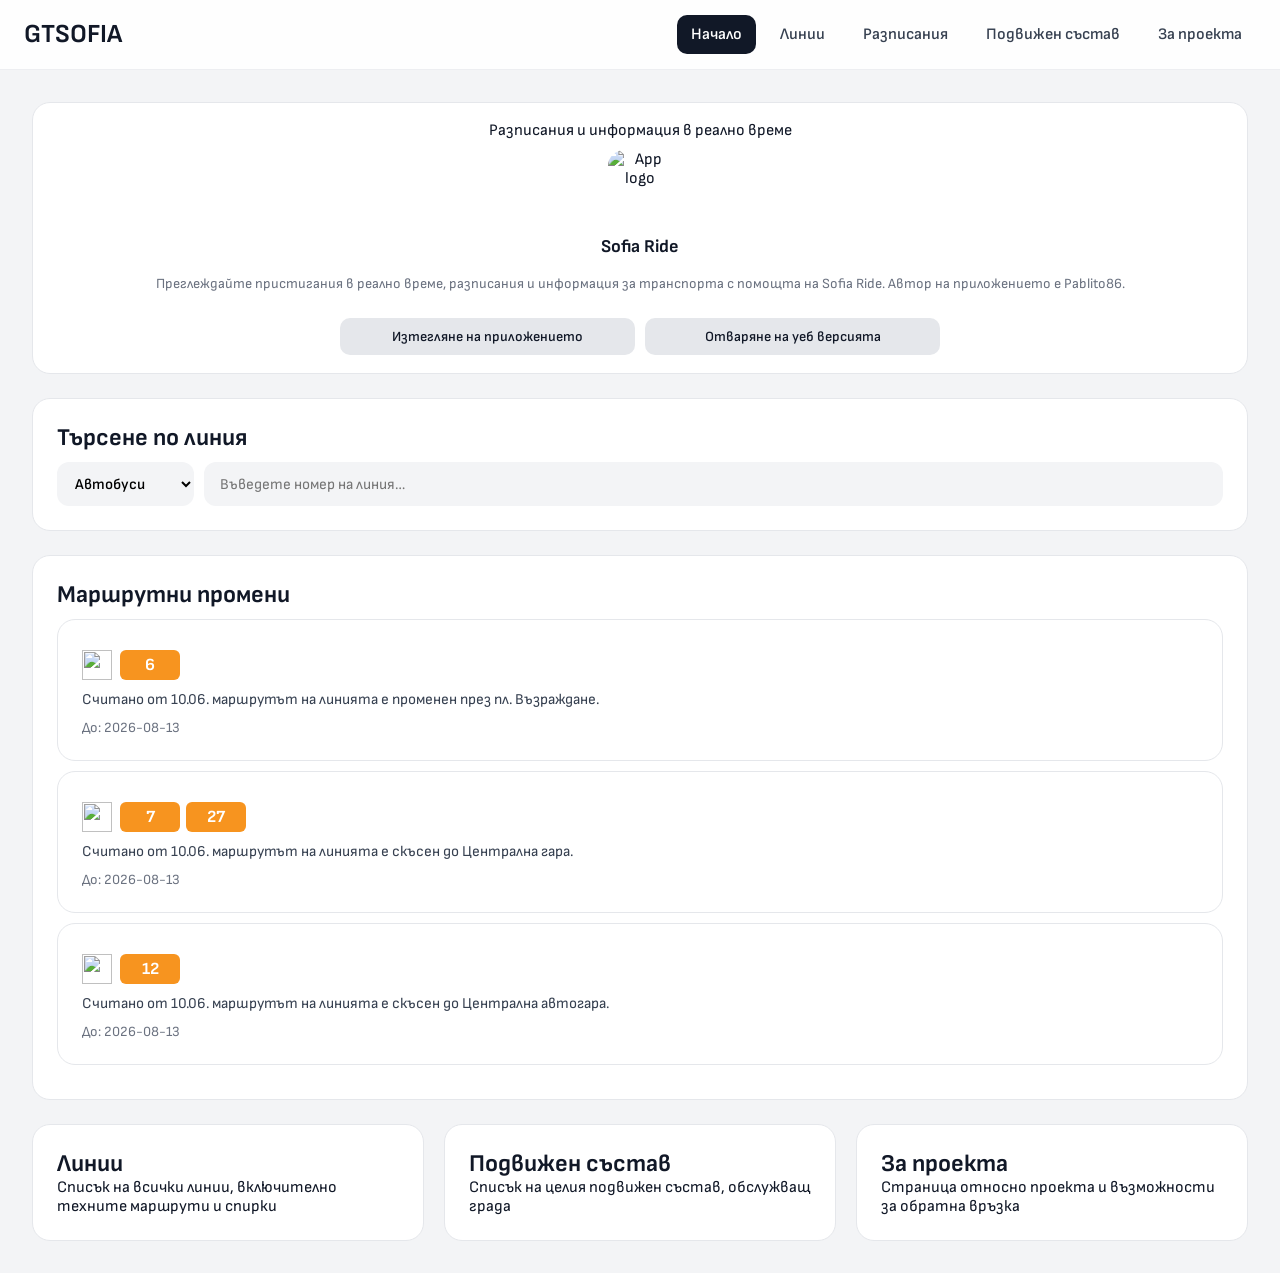
==== index.html @ 7936658a "Update index.html" ====
<!DOCTYPE html>
<html lang="en">
<head>
  <meta charset="UTF-8" />
  <meta name="viewport" content="width=device-width, initial-scale=1.0"/>
  <title>Начало | GTSofia</title>

  <link href="https://fonts.googleapis.com/css2?family=Sofia+Sans:wght@400;500;600;700&display=swap" rel="stylesheet"/>
  <link rel="stylesheet" href="style.css" />
</head>

<body>

<!-- NAVBAR -->
<header class="navbar">

  <a href="index.html" class="nav-logo">GTSOFIA</a>

  <button class="nav-toggle" onclick="toggleMenu()">☰</button>

  <nav id="navMenu">
    <a href="index.html" class="active">Начало</a>
    <a href="transport.html">Линии</a>
    <a href="timetable.html">Разписания</a>
    <a href="rolling-stock.html">Подвижен състав</a>
    <a href="about.html">За проекта</a>
  </nav>

</header>

<!-- HOME CONTENT -->
<main class="home">

  <!-- PROMO CARD -->
  <div class="promo-card">

    <div class="empty-text">
      Разписания и информация в реално време
    </div>

    <img class="promo-logo"
         src="https://play-lh.googleusercontent.com/kJihhzXg33FMGIpa5Z0FjZaG5wHRpqfv63iG77FD3LmwtSw5SA8unoY0oTt-LDJca0TK2arPOpqpQY8-z-E6PQ=w240-h480-rw"
         alt="App logo" />

    <div class="promo-title">
      Sofia Ride
    </div>

    <div class="promo-text">
      Преглеждайте пристигания в реално време, разписания и информация за транспорта с помощта на Sofia Ride. Автор на приложението е Pablito86.
    </div>

    <div class="promo-actions">
      <a href="https://play.google.com/store/apps/details?id=com.paf.sofiatrafficapp"
         target="_blank"
         class="promo-btn secondary">
        Изтегляне на приложението
      </a>

      <a href="https://sofiaride.vercel.app/"
         class="promo-btn secondary">
        Отваряне на уеб версията
      </a>
    </div>

  </div>

    <!-- FAST LINE SEARCH -->
<div class="info-card">

  <h2>Търсене по линия</h2>

  <div style="position:relative;margin-top:10px;">

<div class="home-search-row">

  <select id="homeTransportType" class="home-type-select">
    <option value="bus">Автобуси</option>
    <option value="trolley">Тролейбуси</option>
    <option value="tram">Трамваи</option>
    <option value="metro">Метро</option>
    <option value="night">Нощни линии</option>
  </select>

  <input 
    id="homeLineSearch"
    class="search"
    placeholder="Въведете номер на линия…"
    autocomplete="off"
  />

</div>

    <div 
      id="homeLineResults"
      style="
    display:none;
    position:absolute;
    top:50px;
    left:0;
    right:0;
    background:white;
    border-radius:12px;
    border:1px solid #e5e7eb;
    overflow:hidden;
    z-index:20;
      ">
    </div>

  </div>

</div>

  <!-- ALERTS SECTION -->
  <div class="info-card">
    <h2>Маршрутни промени</h2>
    <div id="alertsContainer" style="margin-top:10px;">
      Зареждане...
    </div>
  </div>

  <!-- NAV CARDS -->
  <div class="home-grid">

    <a href="transport.html" class="home-card">
      <h2>Линии</h2>
      <p>Списък на всички линии, включително техните маршрути и спирки</p>
    </a>

    <a href="rolling-stock.html" class="home-card">
      <h2>Подвижен състав</h2>
      <p>Списък на целия подвижен състав, обслужващ града</p>
    </a>

    <a href="about.html" class="home-card">
      <h2>За проекта</h2>
      <p>Страница относно проекта и възможности за обратна връзка</p>
    </a>

  </div>

</main>

<!-- SCRIPTS -->
<script src="navbar.js"></script>
<script src="data.js"></script>
<script src="alerts.js"></script>
<script src="home-search.js"></script>

<script>
  document.addEventListener("DOMContentLoaded", () => {
    loadHomeAlerts();
  });
</script>

</body>
</html>
---- style.css ----
/* =========================
BASE RESET
========================= */

* {
  margin: 0;
  padding: 0;
  box-sizing: border-box;
}

body {
  font-family: "Sofia Sans", sans-serif;
  background: #f3f4f6;
  min-height: 100vh;
  color: #111827;
}

img {
  max-width: 100%;
}

/* =========================
NAVBAR
========================= */

.navbar {
  height: 70px;
  background: rgba(255, 255, 255, 0.88);
  backdrop-filter: blur(18px);
  -webkit-backdrop-filter: blur(18px);
  border-bottom: 1px solid rgba(229, 231, 235, 0.7);
  display: flex;
  align-items: center;
  justify-content: space-between;
  padding: 0 24px;
  position: sticky;
  top: 0;
  z-index: 1000;
  transition:
    background 0.3s ease,
    backdrop-filter 0.3s ease,
    box-shadow 0.3s ease;
}

.navbar.scrolled {
  background: rgba(255, 255, 255, 0.72);
  backdrop-filter: blur(22px);
  -webkit-backdrop-filter: blur(22px);
  box-shadow: 0 6px 20px rgba(0, 0, 0, 0.06);
}

.nav-logo {
  font-size: 26px;
  font-weight: 700;
  color: #111827;
  text-decoration: none;
}

.navbar nav {
  display: flex;
  gap: 10px;
}

.navbar nav a {
  text-decoration: none;
  color: #374151;
  font-weight: 600;
  padding: 10px 14px;
  border-radius: 10px;
  transition: 0.2s;
}

.navbar nav a:hover {
  background: #f3f4f6;
}

.navbar nav a.active {
  background: #111827;
  color: white;
}

.nav-toggle {
  display: none;
  font-size: 28px;
  background: none;
  border: none;
  cursor: pointer;
}

/* =========================
APP LAYOUT (TRANSPORT PAGE)
========================= */

.app {
  display: flex;
  height: calc(100vh - 70px);
}

/* =========================
SIDEBAR
========================= */

.sidebar {
  width: 360px;
  background: white;
  border-right: 1px solid #e5e7eb;
  padding: 20px;
  overflow-y: auto;
}

.logo {
  font-size: 28px;
  font-weight: 700;
  margin-bottom: 20px;
}

.search {
  width: 100%;
  height: 44px;
  border: none;
  border-radius: 12px;
  padding: 0 16px;
  background: #f3f4f6;
  font-family: "Sofia Sans", sans-serif;
  font-size: 15px;
  margin-bottom: 16px;
  outline: none;
}

.filters {
  width: 100%;
  display: flex;
  flex-wrap: wrap;
  gap: 8px;
  margin-bottom: 24px;
}

.filter-btn {
  font-family: "Sofia Sans", sans-serif;
  border: none;
  padding: 10px 14px;
  border-radius: 10px;
  background: #e5e7eb;
  font-weight: 600;
  cursor: pointer;
  transition: 0.2s;
  font-size: 15px;
}

.filter-btn:hover {
  background: #d1d5db;
}

.filter-btn.active {
  background: #111827;
  color: white;
}

.lines-grid {
  display: flex;
  flex-wrap: wrap;
  gap: 10px;
}

/* =========================
LINE PILLS
========================= */

.line-pill {
  width: 60px;
  height: 30px;
  border-radius: 6px;
  color: white;
  font-weight: 700;
  font-size: 17px;
  display: flex;
  align-items: center;
  justify-content: center;
  cursor: pointer;
  transition: 0.2s;
}

.line-pill:hover {
  transform: scale(1.05);
}

.metro-pill {
  width: 30px;
  height: 30px;
  border-radius: 999px;
  display: flex;
  align-items: center;
  justify-content: center;
  font-weight: 700;
  font-size: 17px;
  cursor: pointer;
  transition: 0.2s;
}

.metro-pill:hover {
  transform: scale(1.08);
}

/* =========================
CONTENT AREA
========================= */

.content {
  flex: 1;
  padding: 32px;
  overflow-y: auto;
}

.empty-state {
  font-family: "Sofia Sans", sans-serif;
  color: #9ca3af;
  font-size: 18px;
  margin-top: 40px;
}

/* =========================
LINE DETAILS
========================= */

.line-header {
  display: flex;
  justify-content: space-between;
  margin-bottom: 32px;
  background: white;
  padding: 24px;
  border-radius: 18px;
  box-shadow: 0 2px 10px rgba(0,0,0,0.05);
}

.line-left {
  display: flex;
  align-items: center;
  gap: 18px;
}

.switch-btn {
  font-family: "Sofia Sans", sans-serif;
  border: none;
  background: #111827;
  color: white;
  height: 42px;
  padding: 0 18px;
  border-radius: 12px;
  font-weight: 600;
  font-size: 15px;
  cursor: pointer;
}

.switch-btn:hover {
  opacity: 0.9;
}

.route-direction {
  display: flex;
  align-items: center;
  gap: 14px;
}

.direction-arrow {
  width: 15px;
  opacity: 0.7;
}

.destination-name {
  font-size: 25px;
  font-weight: 700;
}

.details-pill {
  display: flex;
  align-items: center;
  gap: 6px;
}

.details-icon {
  width: 30px;
  height: 30px;
  border-radius: 999px;
  display: flex;
  align-items: center;
  justify-content: center;
  overflow: hidden;
  background: transparent;
}

.details-icon img {
  width: 30px;
  height: 30px;
  object-fit: contain;
}

.details-number {
  width: 60px;
  height: 30px;
  border-radius: 6px;
  color: white;
  font-weight: 700;
  font-size: 17px;
  display: flex;
  align-items: center;
  justify-content: center;
}

/* =========================
STOPS
========================= */

.stops-card {
  background: white;
  border-radius: 18px;
  padding: 28px;
  box-shadow: 0 2px 10px rgba(0,0,0,0.05);
}

.stops-line {
  position: relative;
  margin-left: 12px;
}

.stops-line::before {
  content: "";
  position: absolute;
  left: 7px;
  top: 0;
  bottom: 0;
  width: 2px;
  background: #d1d5db;
}

.stop-item {
  position: relative;
  padding-left: 36px;
  padding-bottom: 28px;
}

.stop-dot {
  position: absolute;
  left: 0;
  top: 4px;
  width: 16px;
  height: 16px;
  border-radius: 999px;
  background: #111827;
  border: 4px solid white;
}

.stop-name {
  font-size: 16px;
  font-weight: 500;
}

/* =========================
HOME PAGE
========================= */

.home {
  padding: 32px;
  display: flex;
  flex-direction: column;
  gap: 24px;
}

.home-grid {
  display: grid;
  grid-template-columns: repeat(auto-fit,minmax(240px,1fr));
  gap: 20px;
}

.home-card {
  background: white;
  border-radius: 18px;
  padding: 24px;
  text-decoration: none;
  color: inherit;
  border: 1px solid #e5e7eb;
  transition: 0.2s;
}

.home-card:hover {
  transform: translateY(-4px);
}

.home-search-item:hover {
  background: #f3f4f6;
}

.home-search-row {
  display: flex;
  gap: 10px;
  margin-top: 10px;
}

.home-type-select {
  height: 44px;
  border: none;
  border-radius: 12px;
  background: #f3f4f6;
  padding: 0 14px;
  font-family: "Sofia Sans", sans-serif;
  font-size: 15px;
  font-weight: 600;
  outline: none;
}

.home-search-row .search {
  margin-bottom: 0;
  flex: 1;
}

#homeLineResults {
  max-height: 300px;
  overflow-y: auto;
}

/* =========================
PROMO CARD (HOME)
========================= */

.promo-card {
  background: white;
  border-radius: 18px;
  padding: 18px 24px;
  border: 1px solid #e5e7eb;
  width: 100%;
  display: flex;
  flex-direction: column;
  align-items: center;
  justify-content: center;
  text-align: center;
  gap: 10px;
}

.promo-logo {
  width: 64px;
  height: 64px;
  border-radius: 16px;
  margin-bottom: 12px;
}

.promo-title {
  font-size: 18px;
  font-weight: 700;
  margin-bottom: 8px;
}

.promo-text {
  font-size: 14px;
  color: #6b7280;
  margin-bottom: 16px;
}

.promo-btn {
  display: block;
  width: 100%;
  max-width: 280px;
  padding: 10px 14px;
  border: none;
  border-radius: 10px;
  background: #e5e7eb;
  color: #111827;
  font-size: 14px;
  font-weight: 600;
  text-decoration: none;
  text-align: center;
  transition: 0.2s;
}

.promo-btn:hover {
  background: #d1d5db;
}

.promo-btn.secondary {
  background: #e5e7eb;
}

.promo-btn.secondary:hover {
  background: #d1d5db;
}

.promo-actions {
  display: flex;
  gap: 10px;
  width: 100%;
  max-width: 600px;
  justify-content: center;
}

.promo-actions .promo-btn {
  flex: 1;
  max-width: none;
}

/* =========================
ROLLING STOCK
========================= */

.stock-grid {
  display: grid;
  grid-template-columns: repeat(auto-fill,minmax(280px,1fr));
  gap: 20px;
}

.stock-card {
  background: white;
  border-radius: 18px;
  overflow: hidden;
  border: 1px solid #e5e7eb;
}

.stock-image {
  width: 100%;
  height: 200px;
  object-fit: cover;
}

.stock-body {
  padding: 18px;
}

.stock-lines {
  display: flex;
  flex-wrap: wrap;
  gap: 6px;
  margin-top: 10px;
}

.stock-line-pill {
  display: flex;
  align-items: center;
  justify-content: center;
  height: 25px;
  width: 42px;
  min-width: 35px;
  padding: 0 8px;
  border-radius: 6px;
  font-weight: 700;
}

.stock-metro-pill {
  width: 28px;
  height: 28px;
  min-width: 28px;
  padding: 0;
  border-radius: 50%;
}

.stock-filters {
  display: flex;
  gap: 10px;
  flex-wrap: wrap;
  margin-bottom: 20px;
}

.stock-filters button {
  font-family: "Sofia Sans", sans-serif;
  border: none;
  padding: 10px 16px;
  border-radius: 12px;
  background: #e5e7eb;
  font-weight: 600;
  cursor: pointer;
  transition: 0.2s;
}

.stock-filters button:hover {
  background: #111827;
  color: white;
}

/* =========================
ABOUT PAGE
========================= */

.info-card {
  background: white;
  padding: 24px;
  border-radius: 18px;
  border: 1px solid #e5e7eb;
  width: 100%;
}

/* =========================
MOBILE RESPONSIVE
========================= */

@media (max-width: 900px) {

  .app {
    flex-direction: column;
    height: auto;
  }

  .sidebar {
    width: 100%;
    border-right: none;
    border-bottom: 1px solid #e5e7eb;
  }

  .content {
    padding: 16px;
  }

  .nav-toggle {
    display: block;
  }

  .navbar nav {
    display: none;
    flex-direction: column;
    width: 100%;
    margin-top: 10px;
  }

  .navbar nav.open {
    display: flex;
  }

  .navbar {
    flex-wrap: wrap;
    height: auto;
    padding: 12px 16px;
  }

  .line-header {
    flex-direction: column;
    gap: 16px;
  }

  .switch-btn {
    width: 100%;
  }

.destination-name {
  font-size: 20px;
  font-weight: 700;
}

.promo-card {
    align-items: center;
  }

}
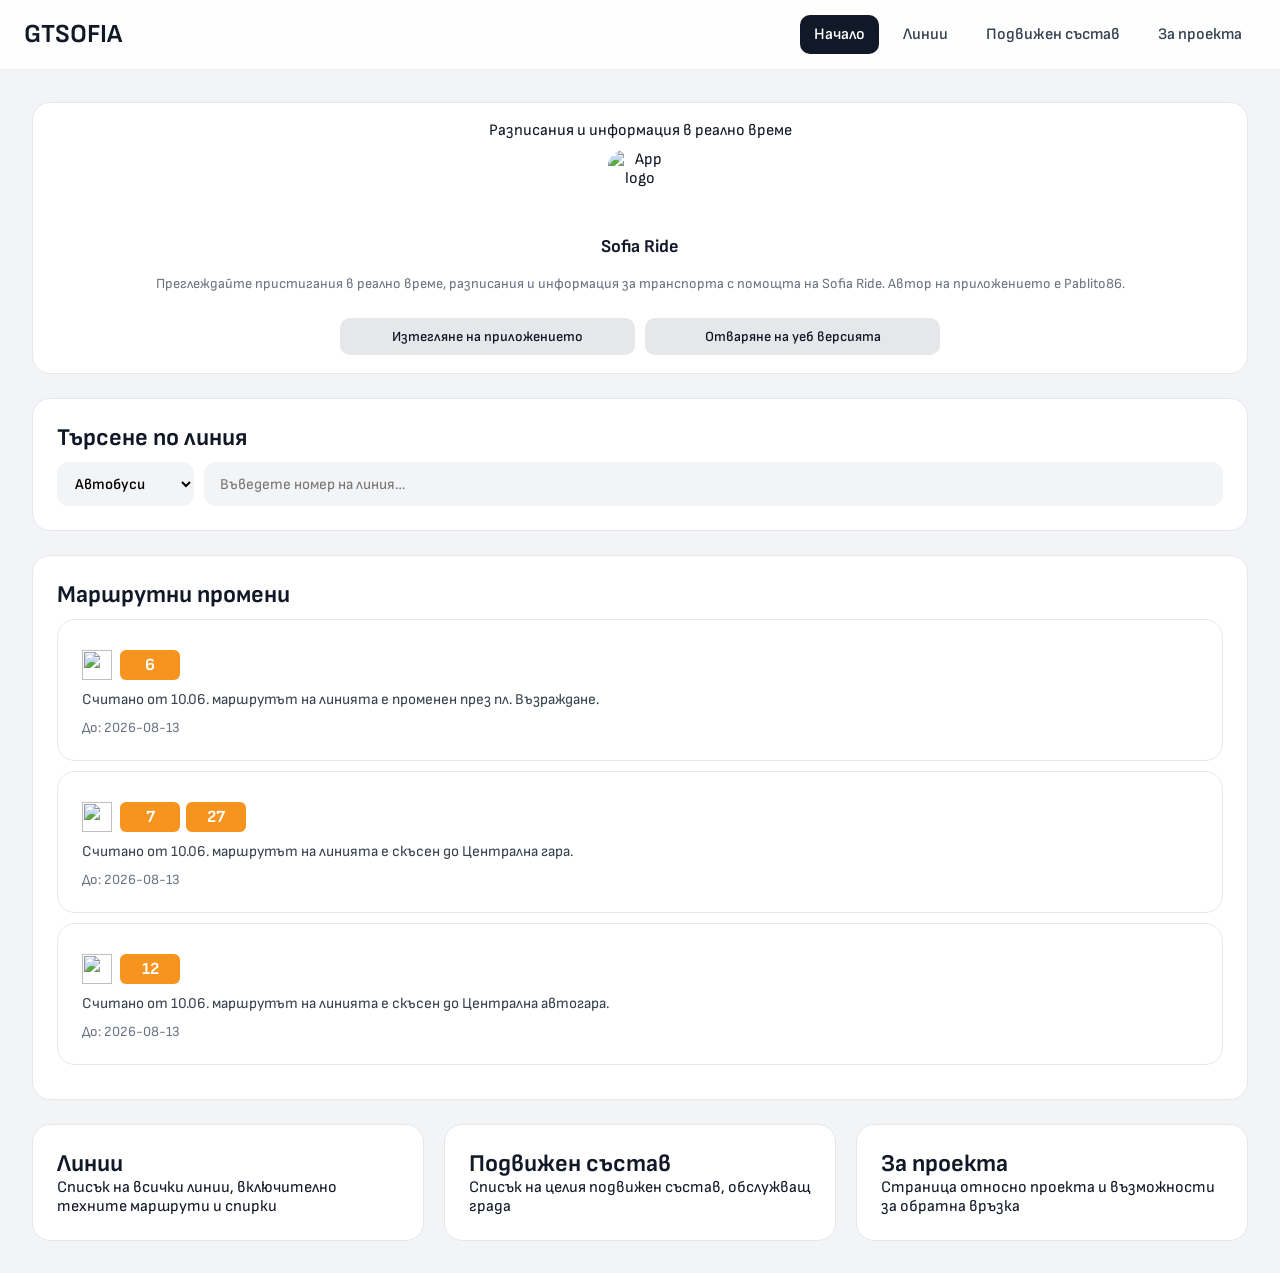
==== commit 64869b12: "Update index.html" ====
--- a/index.html
+++ b/index.html
@@ -21,7 +21,6 @@
   <nav id="navMenu">
     <a href="index.html" class="active">Начало</a>
     <a href="transport.html">Линии</a>
-    <a href="timetable.html">Разписания</a>
     <a href="rolling-stock.html">Подвижен състав</a>
     <a href="about.html">За проекта</a>
   </nav>
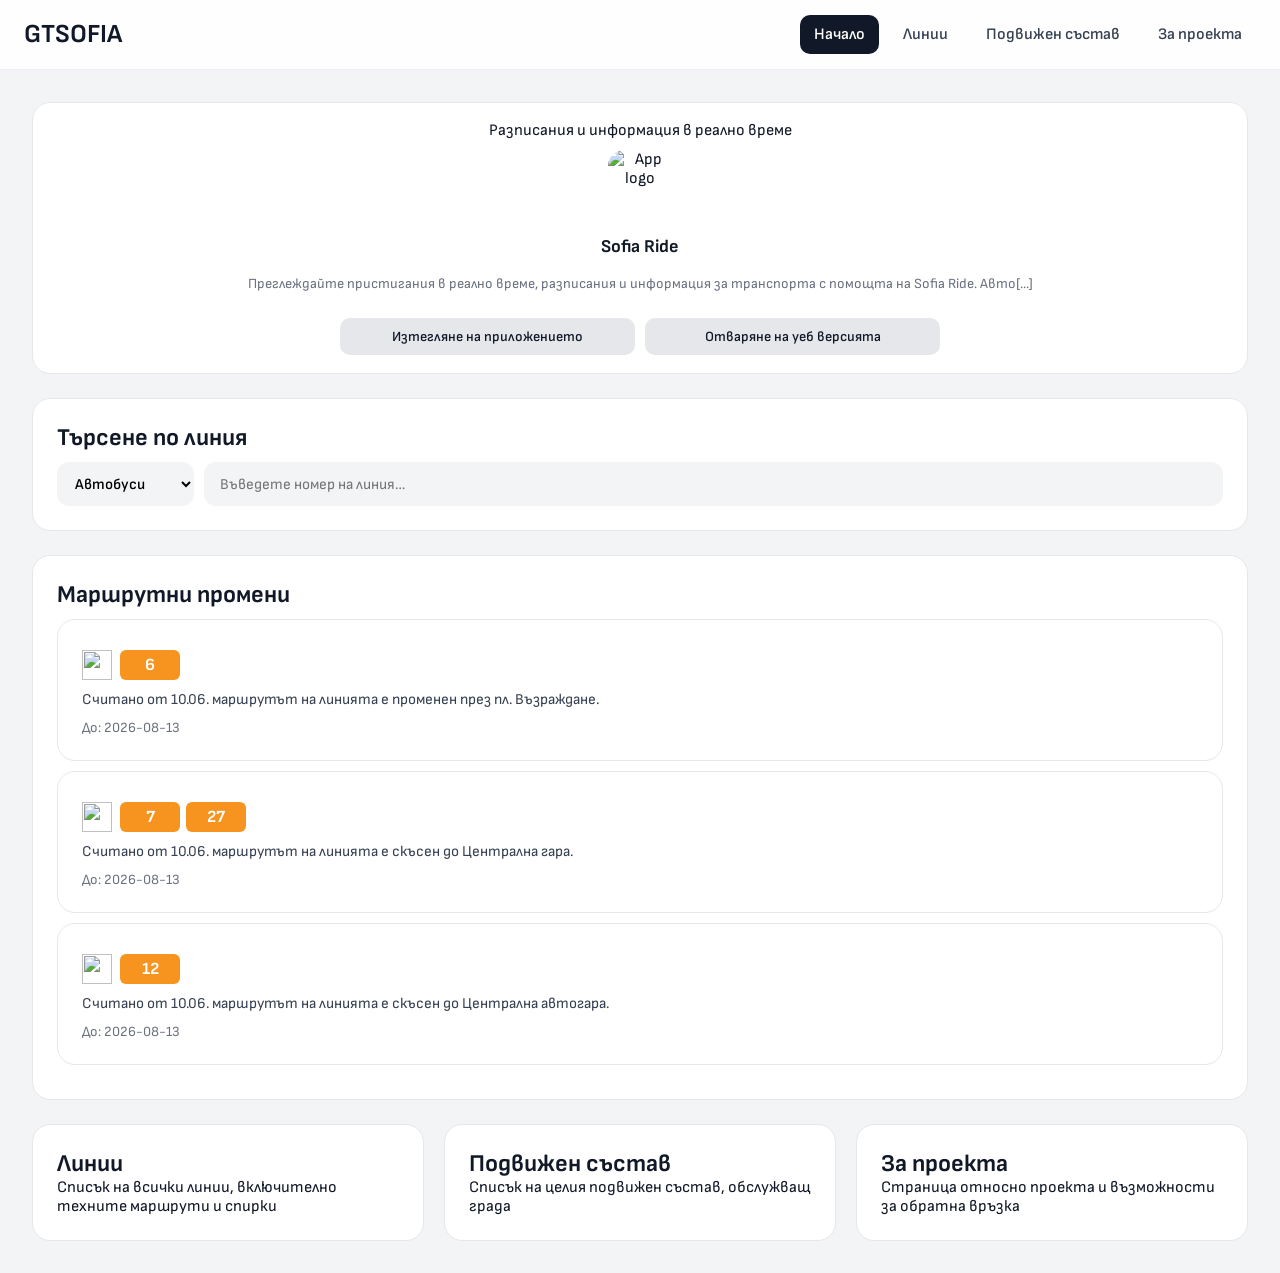
==== commit 34f72e7b: "Интеграция на GTFS data loader в начална страница" ====
--- a/index.html
+++ b/index.html
@@ -46,7 +46,7 @@
     </div>
 
     <div class="promo-text">
-      Преглеждайте пристигания в реално време, разписания и информация за транспорта с помощта на Sofia Ride. Автор на приложението е Pablito86.
+      Преглеждайте пристигания в реално време, разписания и информация за транспорта с помощта на Sofia Ride. Авто[...]
     </div>
 
     <div class="promo-actions">
@@ -141,8 +141,8 @@
 </main>
 
 <!-- SCRIPTS -->
+<script src="gtfs-loader.js"></script>
 <script src="navbar.js"></script>
-<script src="data.js"></script>
 <script src="alerts.js"></script>
 <script src="home-search.js"></script>
 
--- a/style.css
+++ b/style.css
@@ -226,10 +226,6 @@
   display: flex;
   justify-content: space-between;
   margin-bottom: 32px;
-  background: white;
-  padding: 24px;
-  border-radius: 18px;
-  box-shadow: 0 2px 10px rgba(0,0,0,0.05);
 }
 
 .line-left {
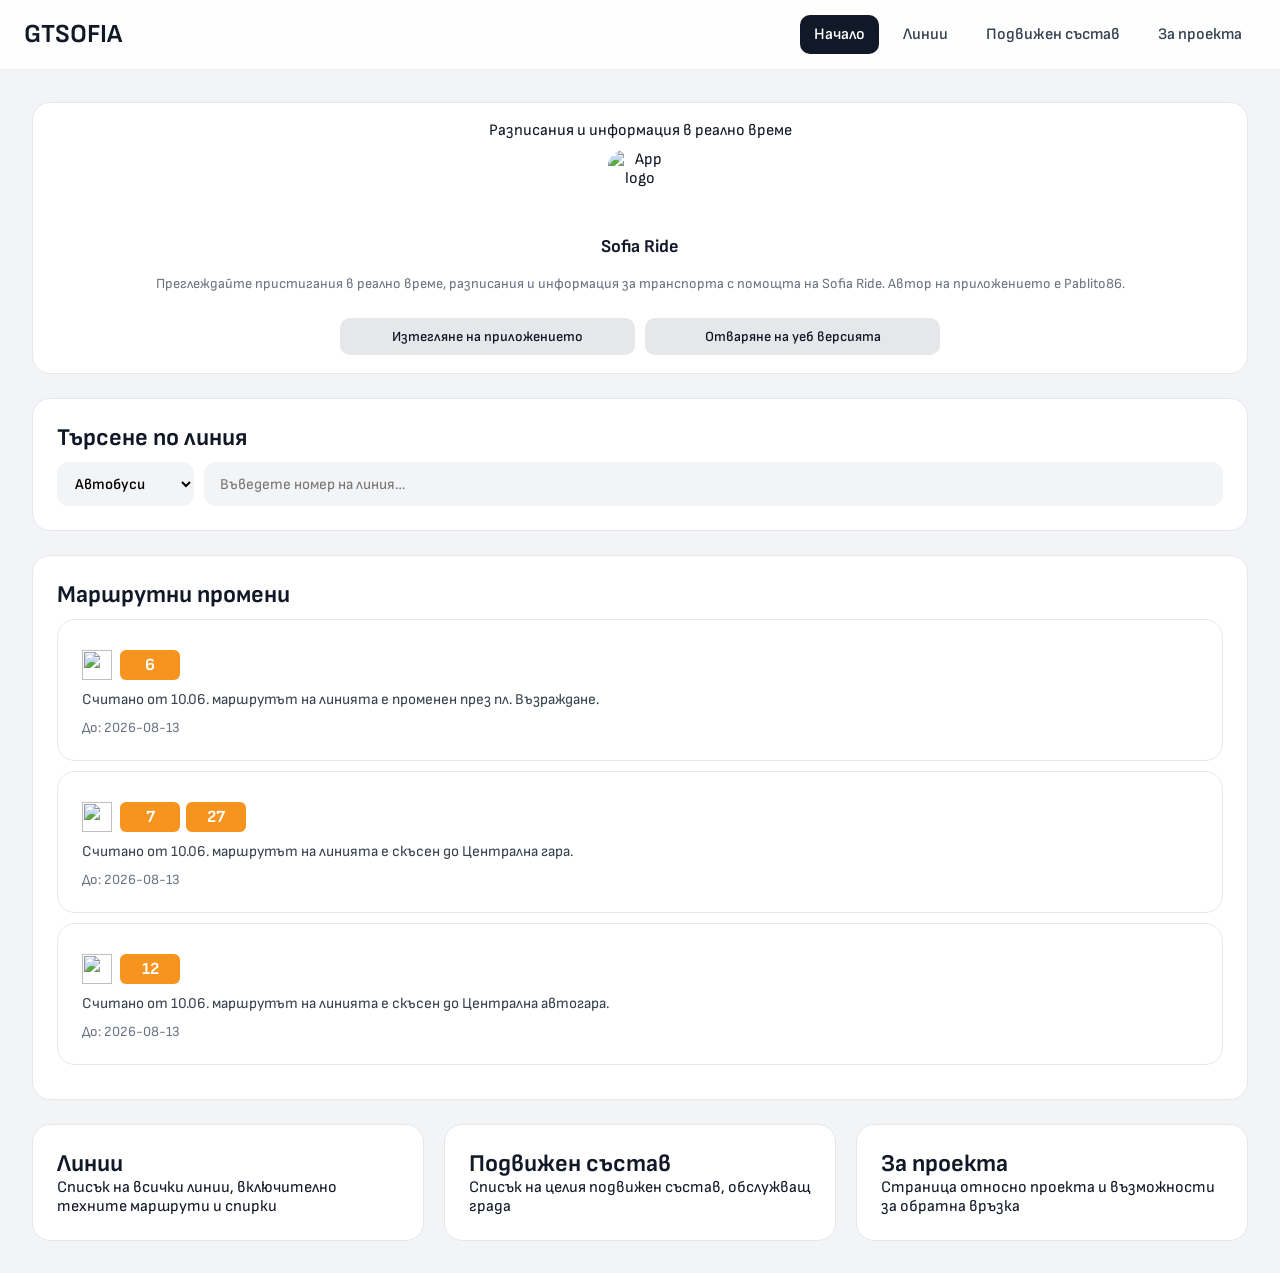
==== commit 55642037: "Add files via upload" ====
--- a/index.html
+++ b/index.html
@@ -46,7 +46,7 @@
     </div>
 
     <div class="promo-text">
-      Преглеждайте пристигания в реално време, разписания и информация за транспорта с помощта на Sofia Ride. Авто[...]
+      Преглеждайте пристигания в реално време, разписания и информация за транспорта с помощта на Sofia Ride. Автор на приложението е Pablito86.
     </div>
 
     <div class="promo-actions">
@@ -141,8 +141,8 @@
 </main>
 
 <!-- SCRIPTS -->
-<script src="gtfs-loader.js"></script>
 <script src="navbar.js"></script>
+<script src="data.js"></script>
 <script src="alerts.js"></script>
 <script src="home-search.js"></script>
 
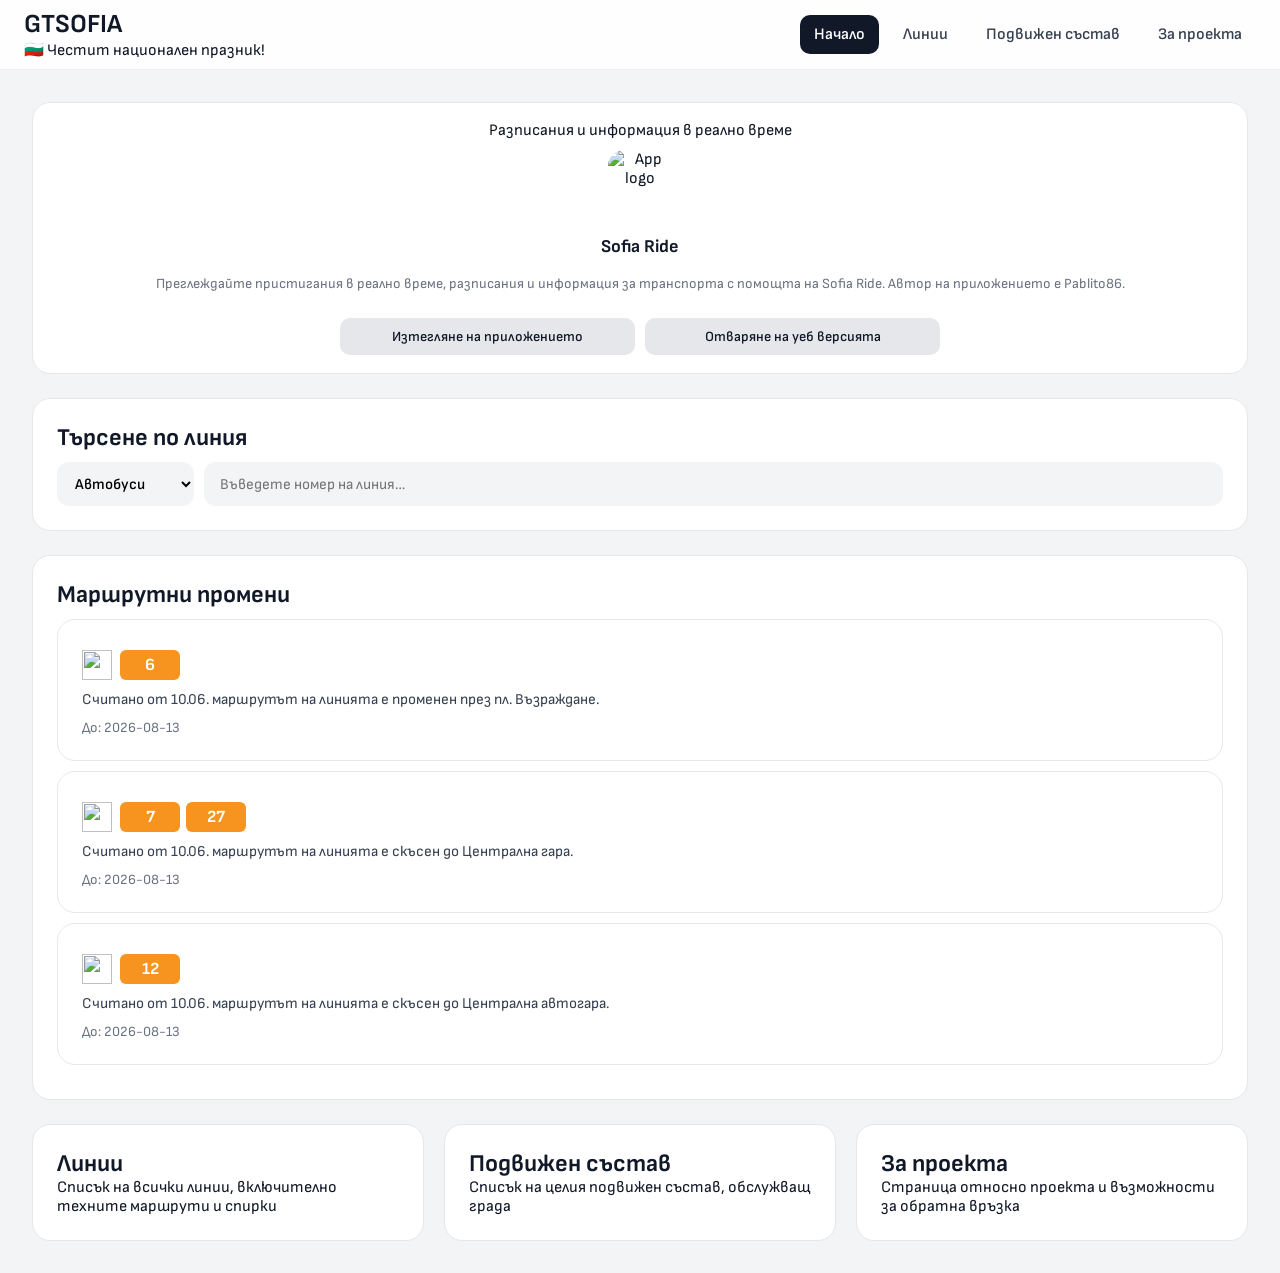
==== commit f62911f9: "Update index.html" ====
--- a/index.html
+++ b/index.html
@@ -14,7 +14,17 @@
 <!-- NAVBAR -->
 <header class="navbar">
 
-  <a href="index.html" class="nav-logo">GTSOFIA</a>
+  <!-- <a href="index.html" class="nav-logo">GTSOFIA</a> -->
+
+  <div class="logo-wrapper">
+  <a href="index.html" class="nav-logo" id="siteLogo">
+    GTSOFIA
+  </a>
+
+  <div class="holiday-text" id="holidayText">
+    🇧🇬 Честит национален празник!
+  </div>
+</div>
 
   <button class="nav-toggle" onclick="toggleMenu()">☰</button>
 
--- a/style.css
+++ b/style.css
@@ -226,6 +226,11 @@
   display: flex;
   justify-content: space-between;
   margin-bottom: 32px;
+
+  background: white;
+  border-radius: 18px;
+  padding: 28px;
+  box-shadow: 0 2px 10px rgba(0,0,0,0.05);
 }
 
 .line-left {
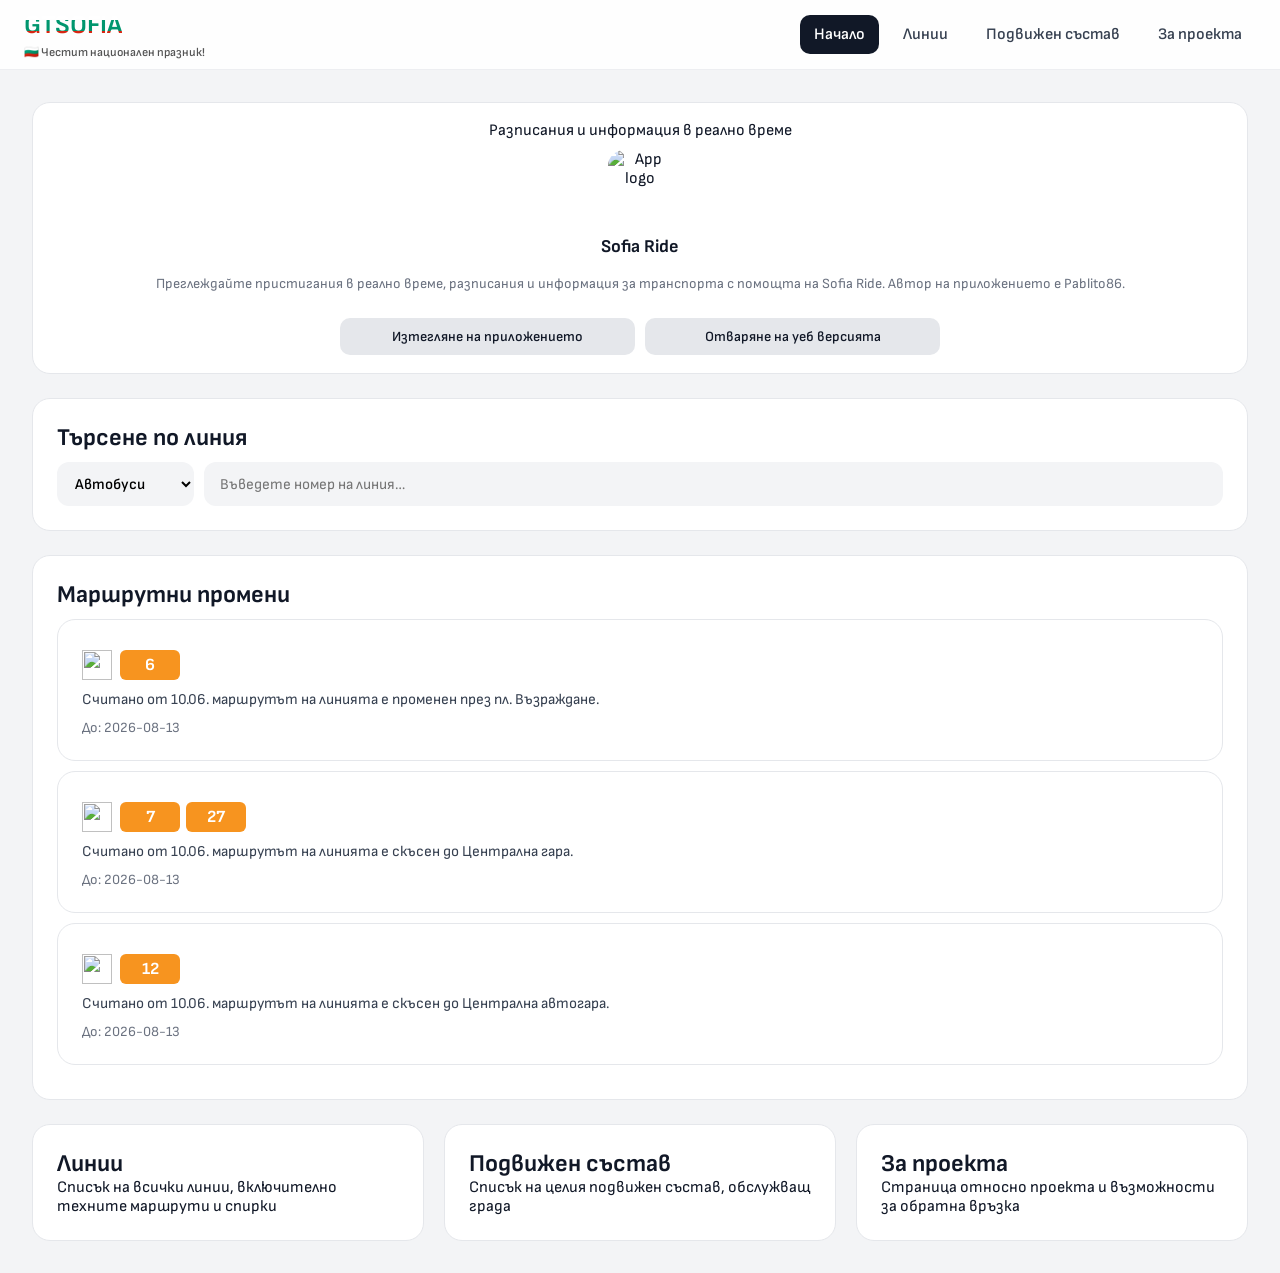
==== commit 2ce3e3d4: "Update index.html" ====
--- a/index.html
+++ b/index.html
@@ -162,5 +162,34 @@
   });
 </script>
 
+<script>
+document.addEventListener("DOMContentLoaded", () => {
+
+    // ===== ТЕСТ =====
+    const isNationalHoliday = true;
+
+    // ===== Реално условие (след теста) =====
+    // const today = new Date();
+    // const isNationalHoliday =
+    //     today.getMonth() === 2 && today.getDate() === 3;
+
+    if (isNationalHoliday) {
+
+        const logo = document.getElementById("siteLogo");
+        const text = document.getElementById("holidayText");
+
+        logo.classList.add("bulgaria");
+
+        text.style.display = "block";
+
+        requestAnimationFrame(() => {
+            text.classList.add("show");
+        });
+
+    }
+
+});
+</script>
+  
 </body>
 </html>
--- a/style.css
+++ b/style.css
@@ -17,6 +17,41 @@
 
 img {
   max-width: 100%;
+}
+
+.logo-wrapper {
+  display: flex;
+  flex-direction: column;
+  align-items: flex-start;
+}
+
+.nav-logo.bulgaria {
+  background: linear-gradient(
+    to bottom,
+    #ffffff 33.33%,
+    #00966e 33.33% 66.66%,
+    #d62612 66.66%
+  );
+  -webkit-background-clip: text;
+  background-clip: text;
+  color: transparent;
+}
+
+.holiday-text {
+  display: none;
+  font-size: 12px;
+  font-weight: 600;
+  color: #555;
+  margin-top: 4px;
+  opacity: 0;
+  transform: translateY(-6px);
+  transition: .4s ease;
+}
+
+.holiday-text.show {
+  display: block;
+  opacity: 1;
+  transform: translateY(0);
 }
 
 /* =========================
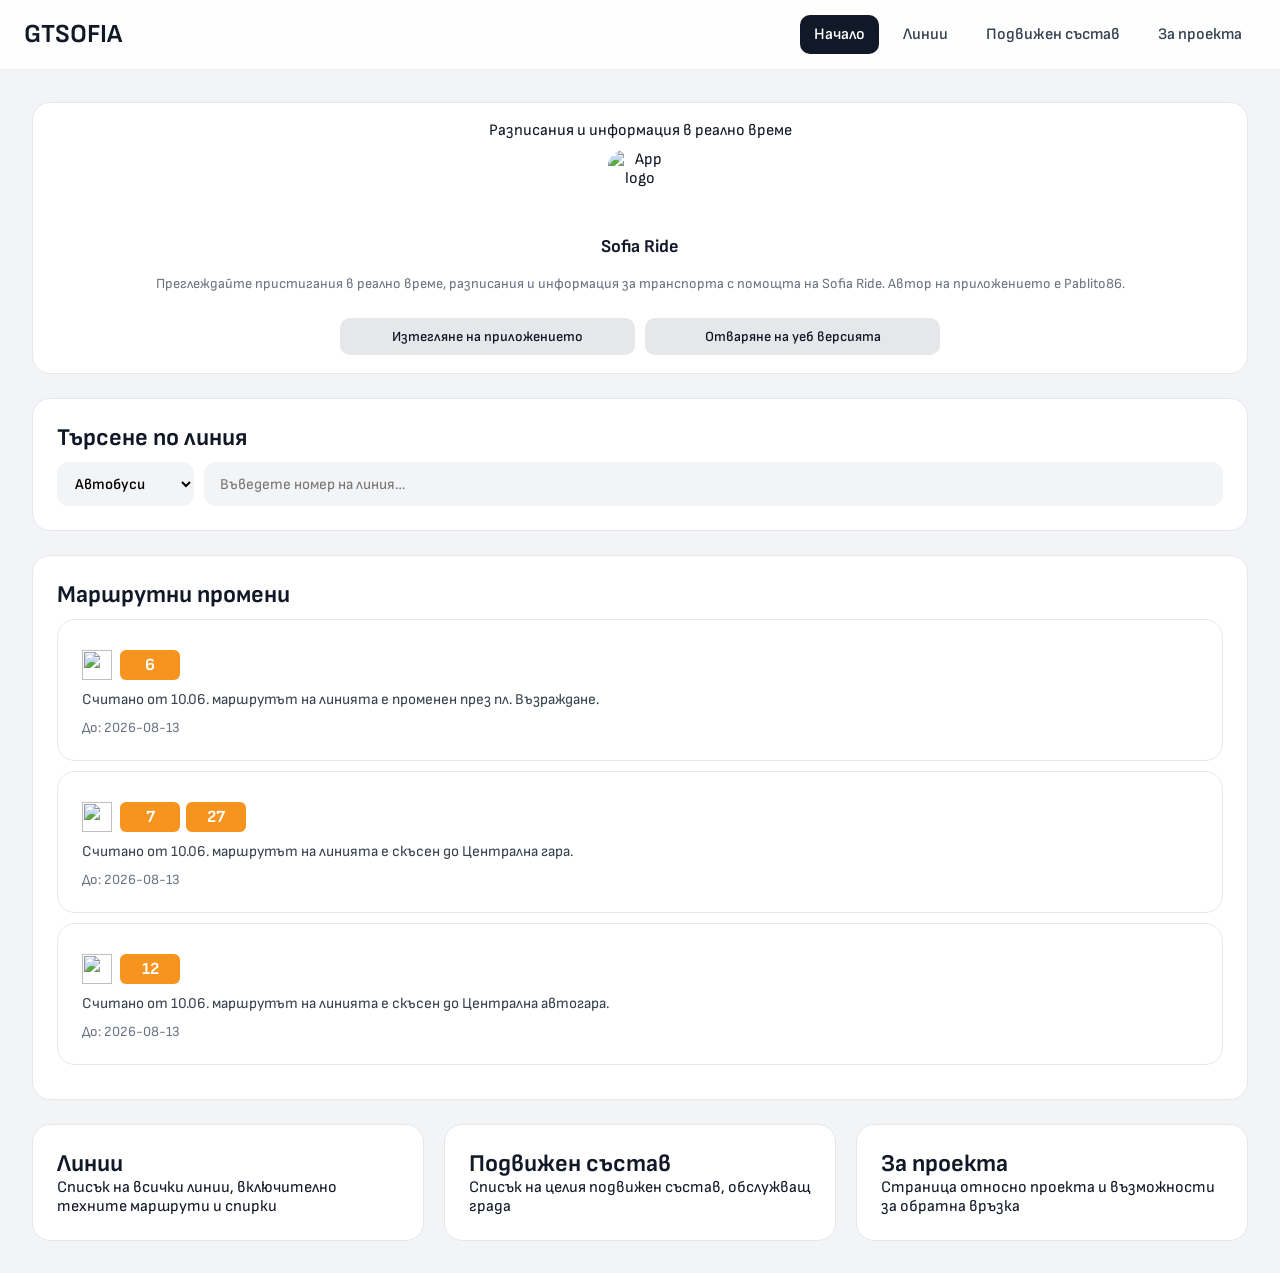
==== commit 4cae26f5: "Update index.html" ====
--- a/index.html
+++ b/index.html
@@ -16,14 +16,14 @@
 
   <!-- <a href="index.html" class="nav-logo">GTSOFIA</a> -->
 
-  <div class="logo-wrapper">
-  <a href="index.html" class="nav-logo" id="siteLogo">
-    GTSOFIA
-  </a>
+<div class="logo-wrapper">
+    <a href="index.html" class="nav-logo">GTSOFIA</a>
 
-  <div class="holiday-text" id="holidayText">
-    🇧🇬 Честит национален празник!
-  </div>
+    <div class="flag-line"></div>
+
+    <div class="holiday-text">
+        Честит национален празник
+    </div>
 </div>
 
   <button class="nav-toggle" onclick="toggleMenu()">☰</button>
--- a/style.css
+++ b/style.css
@@ -20,38 +20,36 @@
 }
 
 .logo-wrapper {
-  display: flex;
-  flex-direction: column;
-  align-items: flex-start;
-}
-
-.nav-logo.bulgaria {
-  background: linear-gradient(
-    to bottom,
-    #ffffff 33.33%,
-    #00966e 33.33% 66.66%,
-    #d62612 66.66%
-  );
-  -webkit-background-clip: text;
-  background-clip: text;
-  color: transparent;
+    display: flex;
+    flex-direction: column;
+    align-items: flex-start;
+}
+
+.flag-line {
+    display: none;
+    width: 100%;
+    max-width: 145px;
+    height: 4px;
+    margin-top: 4px;
+    border-radius: 999px;
+    background: linear-gradient(
+        to right,
+        #ffffff 0%,
+        #ffffff 33.3%,
+        #00966e 33.3%,
+        #00966e 66.6%,
+        #d62612 66.6%,
+        #d62612 100%
+    );
+    border: 1px solid #e5e7eb;
 }
 
 .holiday-text {
-  display: none;
-  font-size: 12px;
-  font-weight: 600;
-  color: #555;
-  margin-top: 4px;
-  opacity: 0;
-  transform: translateY(-6px);
-  transition: .4s ease;
-}
-
-.holiday-text.show {
-  display: block;
-  opacity: 1;
-  transform: translateY(0);
+    display: none;
+    margin-top: 6px;
+    font-size: 12px;
+    font-weight: 600;
+    color: #6b7280;
 }
 
 /* =========================
